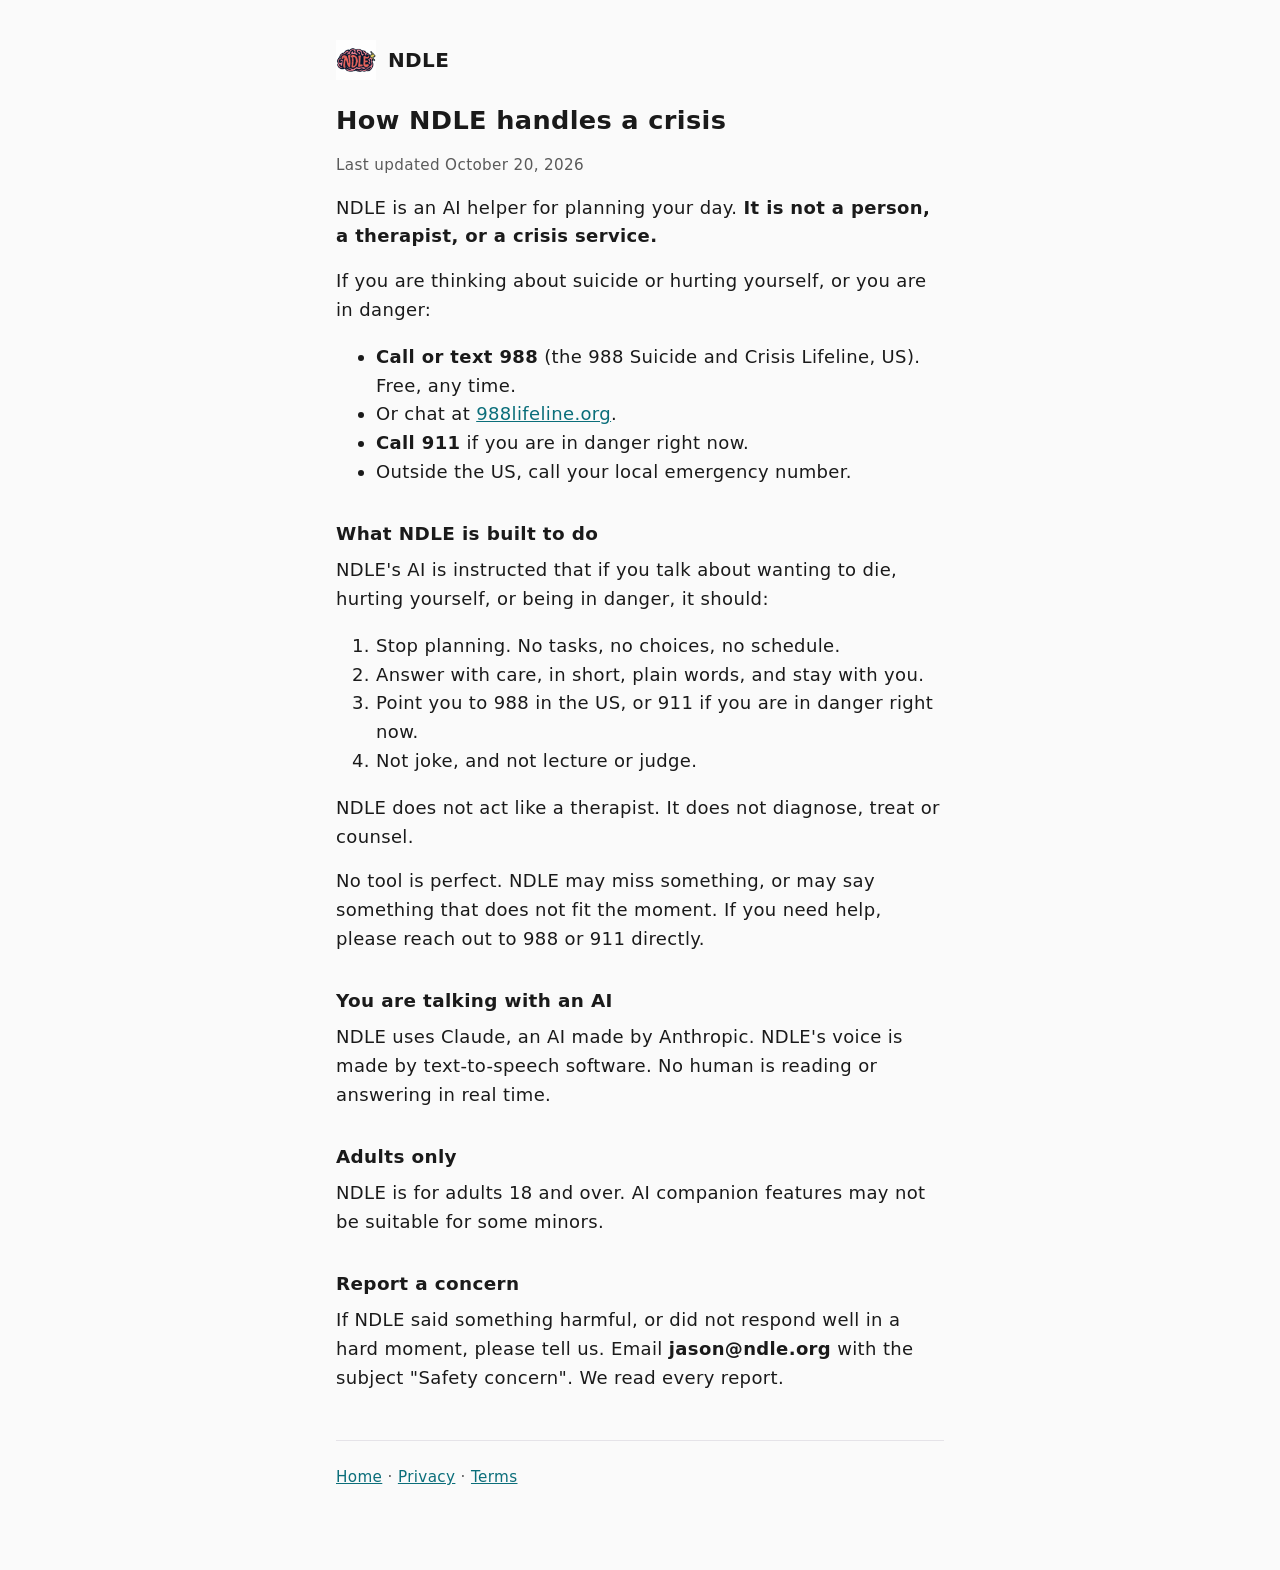
==== crisis.html @ 706e8ffc "Privacy + terms up to date for Google verification and beta (Oct 20); add crisis page Co-Authored-By" ====
<!doctype html>
<html lang="en">
<head>
<meta charset="utf-8">
<meta name="viewport" content="width=device-width, initial-scale=1">
<title>NDLE &mdash; How NDLE handles a crisis</title>
<link rel="stylesheet" href="_shared.css">
</head>
<body>
<main>
  <div class="brand"><span class="mark sm"></span><span>NDLE</span></div>
  <h1>How NDLE handles a crisis</h1>
  <p class="muted">Last updated October 20, 2026</p>
  <p>NDLE is an AI helper for planning your day. <strong>It is not a person, a therapist, or a crisis service.</strong></p>
  <p>If you are thinking about suicide or hurting yourself, or you are in danger:</p>
  <ul>
  <li><strong>Call or text 988</strong> (the 988 Suicide and Crisis Lifeline, US). Free, any time.</li>
  <li>Or chat at <a href="https://988lifeline.org">988lifeline.org</a>.</li>
  <li><strong>Call 911</strong> if you are in danger right now.</li>
  <li>Outside the US, call your local emergency number.</li>
  </ul>
  
  <h2>What NDLE is built to do</h2>
  <p>NDLE's AI is instructed that if you talk about wanting to die, hurting yourself, or being in danger, it should:</p>
  <ol>
  <li>Stop planning. No tasks, no choices, no schedule.</li>
  <li>Answer with care, in short, plain words, and stay with you.</li>
  <li>Point you to 988 in the US, or 911 if you are in danger right now.</li>
  <li>Not joke, and not lecture or judge.</li>
  </ol>
  <p>NDLE does not act like a therapist. It does not diagnose, treat or counsel.</p>
  <p>No tool is perfect. NDLE may miss something, or may say something that does not fit the moment. If you need help, please reach out to 988 or 911 directly.</p>
  
  <h2>You are talking with an AI</h2>
  <p>NDLE uses Claude, an AI made by Anthropic. NDLE's voice is made by text-to-speech software. No human is reading or answering in real time.</p>
  
  <h2>Adults only</h2>
  <p>NDLE is for adults 18 and over. AI companion features may not be suitable for some minors.</p>
  
  <h2>Report a concern</h2>
  <p>If NDLE said something harmful, or did not respond well in a hard moment, please tell us. Email <strong>jason@ndle.org</strong> with the subject "Safety concern". We read every report.</p>

  <nav class="foot"><p class="muted"><a href="index.html">Home</a> &middot; <a href="privacy.html">Privacy</a> &middot; <a href="terms.html">Terms</a></p></nav>
</main>
</body>
</html>
---- _shared.css ----
:root { color-scheme: light; }
body { margin: 0; background: #FAFAFA; color: #1A1A1A; font-family: Lexend, "Atkinson Hyperlegible", system-ui, sans-serif;
       font-size: 18px; line-height: 1.6; letter-spacing: 0.02em; }
main { max-width: 38rem; margin: 0 auto; padding: 2.5rem 1.25rem 4rem; }
h1 { font-size: 1.6rem; line-height: 1.3; margin: 0 0 1rem; }
h2 { font-size: 1.15rem; margin: 2rem 0 0.5rem; }
p { margin: 0 0 1rem; text-align: left; }
a { color: #0B6E7A; }
.muted { color: #5A5A5A; font-size: 0.95rem; }
.hero { text-align: center; padding: 2rem 0 1rem; }
.hero h1 { font-size: 2rem; margin-bottom: 0.25rem; }
.tag { color: #5A5A5A; font-size: 1.05rem; }
.brand { display: flex; align-items: center; gap: 0.75rem; margin-bottom: 1.5rem; }
.brand span { font-size: 1.25rem; font-weight: 600; }
.mark { display: inline-block; background-repeat: no-repeat; background-size: contain;
        background-position: center; background-image: url("[data-uri]"); }
.mark.lg { width: 104px; height: 104px; margin-bottom: 1rem; }
.mark.sm { width: 40px; height: 40px; }
nav.foot { margin-top: 3rem; padding-top: 1.5rem; border-top: 1px solid #E5E3E8; }
@media (max-width: 480px) { body { font-size: 17px; } main { padding: 2rem 1rem 3rem; } }
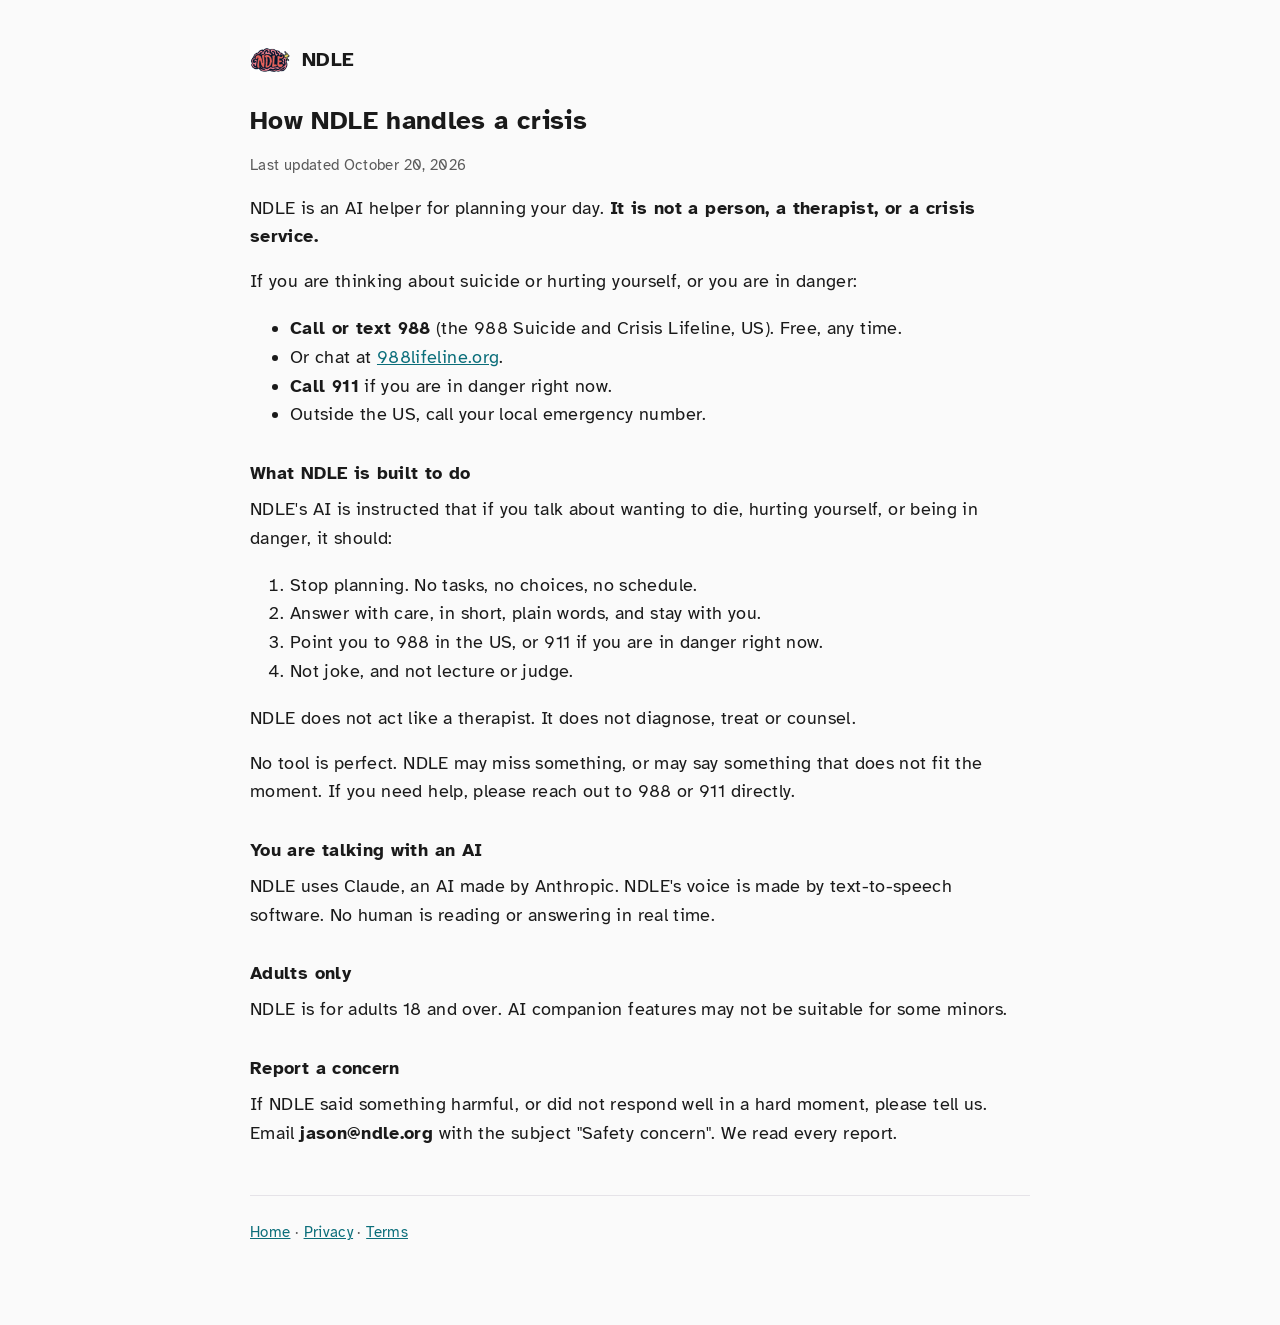
==== commit e7e713aa: "Site refresh (Oct 20): calm landing, dyslexia-friendly shared styles, clear waitlist -> invite path " ====
--- a/crisis.html
+++ b/crisis.html
@@ -4,6 +4,9 @@
 <meta charset="utf-8">
 <meta name="viewport" content="width=device-width, initial-scale=1">
 <title>NDLE &mdash; How NDLE handles a crisis</title>
+<link rel="preconnect" href="https://fonts.googleapis.com">
+<link rel="preconnect" href="https://fonts.gstatic.com" crossorigin>
+<link rel="stylesheet" href="https://fonts.googleapis.com/css2?family=Atkinson+Hyperlegible:ital,wght@0,400;0,700;1,400&display=swap">
 <link rel="stylesheet" href="_shared.css">
 </head>
 <body>
--- a/_shared.css
+++ b/_shared.css
@@ -1,20 +1,43 @@
-:root { color-scheme: light; }
-body { margin: 0; background: #FAFAFA; color: #1A1A1A; font-family: Lexend, "Atkinson Hyperlegible", system-ui, sans-serif;
+/* ndle.org shared styles (site-oct20). Dyslexia-friendly: Atkinson Hyperlegible, 1.6 line height, max 65ch,
+   soft contrast (#FAFAFA / #1A1A1A), never justified, dark mode by the system. No scripts, no tracking. */
+:root {
+  color-scheme: light dark;
+  --bg: #FAFAFA; --ink: #1A1A1A; --muted: #5A5A5A; --card: #FFFFFF; --line: #E5E3E8;
+  --accent: #0B6E7A; --accent-ink: #FAFAFA; --focus: #E2725B;
+}
+@media (prefers-color-scheme: dark) {
+  :root { --bg: #16181D; --ink: #ECEAE6; --muted: #B5B2AD; --card: #1F2229; --line: #2E323A; --accent: #7FD1DB; --accent-ink: #16181D; }
+}
+body { margin: 0; background: var(--bg); color: var(--ink);
+       font-family: "Atkinson Hyperlegible", Lexend, system-ui, sans-serif;
        font-size: 18px; line-height: 1.6; letter-spacing: 0.02em; }
-main { max-width: 38rem; margin: 0 auto; padding: 2.5rem 1.25rem 4rem; }
+main { max-width: 65ch; margin: 0 auto; padding: 2.5rem 1.25rem 4rem; }
 h1 { font-size: 1.6rem; line-height: 1.3; margin: 0 0 1rem; }
-h2 { font-size: 1.15rem; margin: 2rem 0 0.5rem; }
-p { margin: 0 0 1rem; text-align: left; }
-a { color: #0B6E7A; }
-.muted { color: #5A5A5A; font-size: 0.95rem; }
+h2 { font-size: 1.15rem; line-height: 1.4; margin: 2rem 0 0.5rem; }
+p, li { text-align: left; }
+p { margin: 0 0 1rem; }
+a { color: var(--accent); }
+a:focus-visible, button:focus-visible, input:focus-visible, textarea:focus-visible { outline: 3px solid var(--focus); outline-offset: 2px; }
+.muted { color: var(--muted); font-size: 0.95rem; }
 .hero { text-align: center; padding: 2rem 0 1rem; }
 .hero h1 { font-size: 2rem; margin-bottom: 0.25rem; }
-.tag { color: #5A5A5A; font-size: 1.05rem; }
+.tag { color: var(--muted); font-size: 1.05rem; }
 .brand { display: flex; align-items: center; gap: 0.75rem; margin-bottom: 1.5rem; }
 .brand span { font-size: 1.25rem; font-weight: 600; }
+.cards { display: grid; gap: 1rem; margin: 1.5rem 0 2rem; }
+@media (min-width: 640px) { .cards { grid-template-columns: repeat(3, 1fr); } }
+.card { background: var(--card); border: 1px solid var(--line); border-radius: 12px; padding: 1.1rem 1.2rem; }
+.card h2 { margin: 0 0 0.4rem; font-size: 1.05rem; }
+.card p { margin: 0; font-size: 0.98rem; }
+.cta { display: inline-block; font-weight: 600; color: var(--accent-ink); background: var(--accent); border-radius: 999px;
+       padding: 0.8rem 1.6rem; text-decoration: none; min-height: 44px; box-sizing: border-box; }
+.cta:hover { opacity: 0.92; }
+.center { text-align: center; }
+.note { background: var(--card); border: 1px solid var(--line); border-left: 4px solid var(--accent); border-radius: 12px; padding: 0.9rem 1.1rem; margin: 1.5rem 0; }
+.mark.lg { width: 104px; height: 104px; margin-bottom: 1rem; }
+.mark.sm { width: 40px; height: 40px; }
+nav.foot { margin-top: 3rem; padding-top: 1.5rem; border-top: 1px solid var(--line); }
+@media (max-width: 480px) { body { font-size: 17px; } main { padding: 2rem 1rem 3rem; } }
 .mark { display: inline-block; background-repeat: no-repeat; background-size: contain;
         background-position: center; background-image: url("[data-uri]"); }
 .mark.lg { width: 104px; height: 104px; margin-bottom: 1rem; }
-.mark.sm { width: 40px; height: 40px; }
-nav.foot { margin-top: 3rem; padding-top: 1.5rem; border-top: 1px solid #E5E3E8; }
-@media (max-width: 480px) { body { font-size: 17px; } main { padding: 2rem 1rem 3rem; } }
